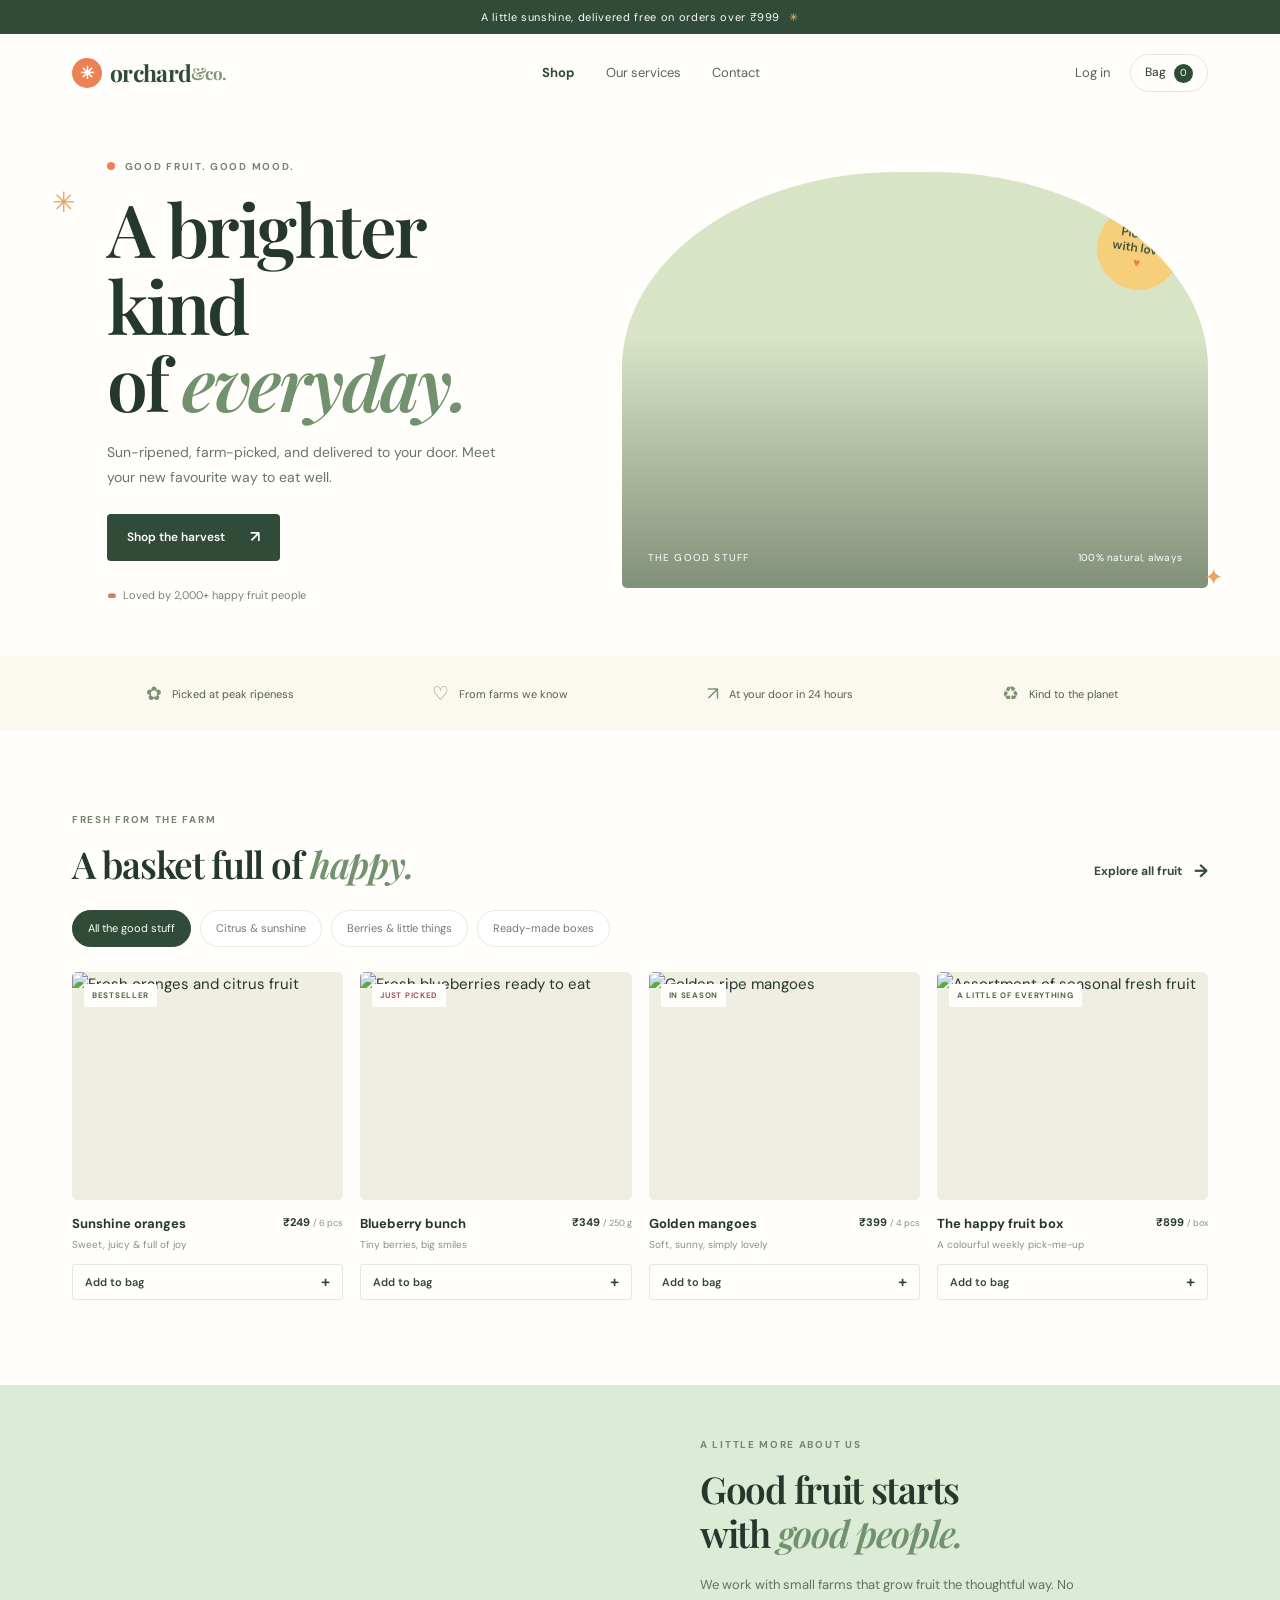
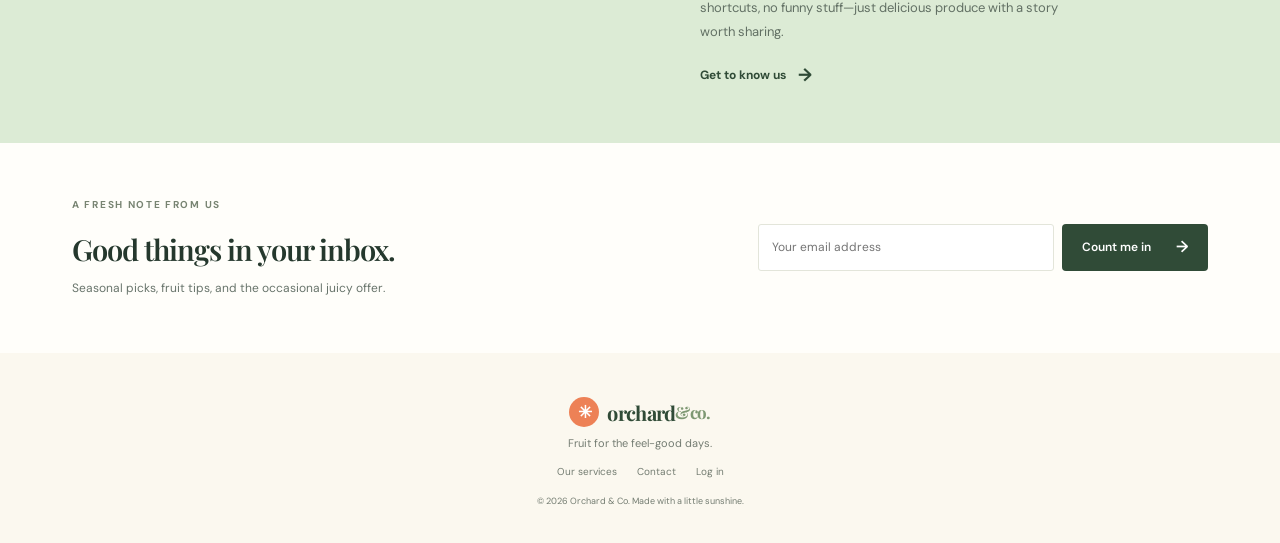
==== index.html @ f5339728 "Siddu sir market" ====
<!DOCTYPE html>
<html lang="en">
<head>
  <meta charset="UTF-8">
  <meta name="viewport" content="width=device-width, initial-scale=1.0">
  <meta name="description" content="Fresh-picked fruit, delivered with a little sunshine. Shop seasonal fruit boxes from Orchard & Co.">
  <title>Orchard & Co. — Fruit that feels good</title>
  <link rel="preconnect" href="https://fonts.googleapis.com">
  <link rel="preconnect" href="https://fonts.gstatic.com" crossorigin>
  <link href="https://fonts.googleapis.com/css2?family=DM+Sans:wght@400;500;600;700&family=Playfair+Display:wght@600;700&display=swap" rel="stylesheet">
  <link rel="stylesheet" href="styles.css">
  <script src="script.js" defer></script>
</head>
<body>
  <div class="announcement">A little sunshine, delivered free on orders over ₹999 <span aria-hidden="true">✳</span></div>
  <header class="site-header">
    <a class="brand" href="index.html" aria-label="Orchard and Co. home"><span class="brand-mark">✳</span> orchard<span>&co.</span></a>
    <button class="menu-toggle" type="button" aria-label="Open navigation" aria-expanded="false">☰</button>
    <nav class="main-nav" aria-label="Main navigation">
      <a class="active" href="index.html">Shop</a>
      <a href="services.html">Our services</a>
      <a href="contact.html">Contact</a>
    </nav>
    <div class="header-actions">
      <a class="login-link" href="login.html">Log in</a>
      <button class="cart-button" type="button" aria-label="Shopping bag, 0 items">Bag <span class="cart-count">0</span></button>
    </div>
  </header>

  <main>
    <section class="hero">
      <div class="hero-copy">
        <p class="eyebrow"><span></span> GOOD FRUIT. GOOD MOOD.</p>
        <h1>A brighter kind<br>of <em>everyday.</em></h1>
        <p class="hero-intro">Sun-ripened, farm-picked, and delivered to your door. Meet your new favourite way to eat well.</p>
        <a class="button button-dark" href="#shop">Shop the harvest <span aria-hidden="true">↗</span></a>
        <div class="hero-note"><span class="note-avatars">● ● ●</span> Loved by 2,000+ happy fruit people</div>
      </div>
      <div class="hero-image" role="img" aria-label="A colorful bowl of fresh seasonal fruit">
        <span class="image-sticker">Picked<br>with love <b>♥</b></span>
        <div class="hero-image-caption"><span>THE GOOD STUFF</span><span>100% natural, always</span></div>
      </div>
      <div class="hero-sparkle sparkle-one" aria-hidden="true">✳</div>
      <div class="hero-sparkle sparkle-two" aria-hidden="true">✦</div>
    </section>

    <section class="promise-strip" aria-label="Our promises">
      <div><span>✿</span><p>Picked at peak ripeness</p></div>
      <div><span>♡</span><p>From farms we know</p></div>
      <div><span>↗</span><p>At your door in 24 hours</p></div>
      <div><span>♻</span><p>Kind to the planet</p></div>
    </section>

    <section class="shop-section section-wrap" id="shop">
      <div class="section-heading">
        <div><p class="eyebrow">FRESH FROM THE FARM</p><h2>A basket full of <em>happy.</em></h2></div>
        <a class="text-link" href="#shop">Explore all fruit <span aria-hidden="true">→</span></a>
      </div>
      <div class="category-tabs" aria-label="Fruit categories">
        <button class="category-tab active" type="button" data-filter="all">All the good stuff</button>
        <button class="category-tab" type="button" data-filter="citrus">Citrus & sunshine</button>
        <button class="category-tab" type="button" data-filter="berries">Berries & little things</button>
        <button class="category-tab" type="button" data-filter="boxes">Ready-made boxes</button>
      </div>
      <div class="product-grid">
        <article class="product-card" data-category="citrus">
          <div class="product-photo product-orange"><span class="product-badge">BESTSELLER</span><img src="https://images.unsplash.com/photo-1547514701-42782101795e?auto=format&fit=crop&w=800&q=85" alt="Fresh oranges and citrus fruit"></div>
          <div class="product-info"><div><h3>Sunshine oranges</h3><p>Sweet, juicy & full of joy</p></div><span class="product-price">₹249 <small>/ 6 pcs</small></span></div>
          <button class="add-button" type="button" data-product="Sunshine oranges">Add to bag <span>+</span></button>
        </article>
        <article class="product-card" data-category="berries">
          <div class="product-photo product-berries"><span class="product-badge badge-pink">JUST PICKED</span><img src="https://images.unsplash.com/photo-1498557850523-fd3d118b962e?auto=format&fit=crop&w=800&q=85" alt="Fresh blueberries ready to eat"></div>
          <div class="product-info"><div><h3>Blueberry bunch</h3><p>Tiny berries, big smiles</p></div><span class="product-price">₹349 <small>/ 250 g</small></span></div>
          <button class="add-button" type="button" data-product="Blueberry bunch">Add to bag <span>+</span></button>
        </article>
        <article class="product-card" data-category="citrus">
          <div class="product-photo product-mango"><span class="product-badge badge-green">IN SEASON</span><img src="https://images.unsplash.com/photo-1553279768-865429fa0078?auto=format&fit=crop&w=800&q=85" alt="Golden ripe mangoes"></div>
          <div class="product-info"><div><h3>Golden mangoes</h3><p>Soft, sunny, simply lovely</p></div><span class="product-price">₹399 <small>/ 4 pcs</small></span></div>
          <button class="add-button" type="button" data-product="Golden mangoes">Add to bag <span>+</span></button>
        </article>
        <article class="product-card" data-category="boxes">
          <div class="product-photo product-box"><span class="product-badge badge-green">A LITTLE OF EVERYTHING</span><img src="https://images.unsplash.com/photo-1610832958506-aa56368176cf?auto=format&fit=crop&w=800&q=85" alt="Assortment of seasonal fresh fruit"></div>
          <div class="product-info"><div><h3>The happy fruit box</h3><p>A colourful weekly pick-me-up</p></div><span class="product-price">₹899 <small>/ box</small></span></div>
          <button class="add-button" type="button" data-product="The happy fruit box">Add to bag <span>+</span></button>
        </article>
      </div>
    </section>

    <section class="story-band">
      <div class="story-photo" role="img" aria-label="Fruit being harvested at a sunny farm"></div>
      <div class="story-copy"><p class="eyebrow">A LITTLE MORE ABOUT US</p><h2>Good fruit starts<br>with <em>good people.</em></h2><p>We work with small farms that grow fruit the thoughtful way. No shortcuts, no funny stuff—just delicious produce with a story worth sharing.</p><a class="text-link" href="services.html">Get to know us <span aria-hidden="true">→</span></a></div>
    </section>

    <section class="newsletter section-wrap">
      <div><p class="eyebrow">A FRESH NOTE FROM US</p><h2>Good things in your inbox.</h2><p>Seasonal picks, fruit tips, and the occasional juicy offer.</p></div>
      <form class="newsletter-form"><label class="visually-hidden" for="newsletter-email">Your email address</label><input id="newsletter-email" type="email" placeholder="Your email address" required><button class="button button-dark" type="submit">Count me in <span>→</span></button></form>
      <p class="form-message" aria-live="polite"></p>
    </section>
  </main>

  <footer class="site-footer"><a class="brand footer-brand" href="index.html"><span class="brand-mark">✳</span> orchard<span>&co.</span></a><p>Fruit for the feel-good days.</p><div class="footer-links"><a href="services.html">Our services</a><a href="contact.html">Contact</a><a href="login.html">Log in</a></div><small>© 2026 Orchard & Co. Made with a little sunshine.</small></footer>
</body>
</html>
---- styles.css ----
:root {
  --ink: #25382d;
  --muted: #68746b;
  --green: #dcebd5;
  --deep-green: #304b37;
  --cream: #fbf8ef;
  --peach: #f7e3d3;
  --line: #e9e7dc;
  --accent: #f0784b;
  --heading: "Playfair Display", Georgia, serif;
  --body: "DM Sans", Arial, sans-serif;
}

* { box-sizing: border-box; }
html { scroll-behavior: smooth; }
body { margin: 0; color: var(--ink); background: #fffefa; font-family: var(--body); font-size: 15px; line-height: 1.65; }
a { color: inherit; text-decoration: none; }
button, input, textarea, select { font: inherit; }
button, a { -webkit-tap-highlight-color: transparent; }
.announcement { min-height: 34px; display: flex; justify-content: center; align-items: center; gap: 9px; background: var(--deep-green); color: white; font-size: 11px; letter-spacing: .06em; text-align: center; padding: 5px 16px; }
.announcement span { color: #f1c26b; }
.site-header { height: 78px; max-width: 1200px; margin: auto; padding: 0 32px; display: flex; align-items: center; justify-content: space-between; gap: 26px; background: #fffefa; }
.brand { display: inline-flex; align-items: center; color: var(--deep-green); font-family: var(--heading); font-size: 23px; font-weight: 700; letter-spacing: -.7px; white-space: nowrap; }
.brand > span:last-child { color: #7e9873; font-size: 17px; }
.brand-mark { display: inline-grid; place-items: center; width: 30px; height: 30px; margin-right: 8px; border-radius: 50%; color: white; background: #ed8156; font-family: var(--body); font-size: 17px; }
.main-nav, .header-actions { display: flex; align-items: center; gap: 31px; }
.main-nav a, .login-link { color: #58635a; font-size: 13px; transition: color .2s; }
.main-nav a:hover, .main-nav a.active, .login-link:hover, .login-link.active { color: var(--deep-green); font-weight: 700; }
.header-actions { gap: 20px; }
.cart-button { border: 1px solid var(--line); background: transparent; border-radius: 30px; padding: 8px 14px; color: var(--ink); font-size: 12px; cursor: pointer; }
.cart-count { display: inline-grid; place-items: center; width: 19px; height: 19px; margin-left: 5px; color: white; background: var(--deep-green); border-radius: 50%; font-size: 10px; }
.menu-toggle { display: none; border: 0; background: none; color: var(--deep-green); font-size: 22px; }
.hero { max-width: 1200px; min-height: 520px; margin: auto; padding: 43px 32px 52px; display: grid; grid-template-columns: .92fr 1.08fr; align-items: center; gap: 50px; position: relative; }
.hero-copy { padding: 4px 0 0 35px; }
.eyebrow { margin: 0 0 13px; color: #788472; font-size: 10px; font-weight: 700; letter-spacing: .17em; }
.eyebrow > span { display: inline-block; width: 8px; height: 8px; margin-right: 6px; background: #ee8058; border-radius: 50%; }
h1, h2, h3, p { margin-top: 0; }
h1, h2 { font-family: var(--heading); font-weight: 600; letter-spacing: -.035em; }
h1 { margin-bottom: 19px; font-size: clamp(46px, 6vw, 73px); line-height: 1.06; }
h1 em, h2 em { color: #72916e; font-weight: 600; }
.hero-intro { max-width: 390px; margin-bottom: 24px; color: var(--muted); font-size: 14px; line-height: 1.8; }
.button { min-height: 47px; display: inline-flex; align-items: center; justify-content: center; gap: 25px; border: 0; border-radius: 4px; padding: 0 20px; font-size: 12px; font-weight: 600; cursor: pointer; transition: transform .2s, background .2s; }
.button:hover { transform: translateY(-2px); }
.button-dark { color: white; background: var(--deep-green); }
.button-dark:hover { background: #223a29; }
.button span { font-size: 16px; }
.hero-note { margin-top: 25px; color: #788078; font-size: 11px; }
.note-avatars { color: #d87e57; margin-right: 7px; letter-spacing: -4px; }
.hero-image { min-height: 416px; position: relative; overflow: hidden; border-radius: 47% 47% 5px 5px; background: #d8e4c6 url("https://images.unsplash.com/photo-1490474418585-ba9bad8fd0ea?auto=format&fit=crop&w=1400&q=90") center 48% / cover no-repeat; }
.hero-image::after { content: ""; position: absolute; inset: 40% 0 0; background: linear-gradient(transparent, rgba(28, 42, 27, .45)); }
.image-sticker { position: absolute; z-index: 1; top: 35px; right: 28px; display: grid; place-content: center; width: 83px; height: 83px; border-radius: 50%; background: #f7cf7b; color: #40523c; font-size: 12px; font-weight: 600; line-height: 1.2; text-align: center; transform: rotate(8deg); }
.image-sticker b { color: #ee7953; }
.hero-image-caption { position: absolute; z-index: 1; right: 26px; bottom: 21px; left: 26px; display: flex; justify-content: space-between; color: white; font-size: 10px; letter-spacing: .12em; }
.hero-image-caption span:last-child { letter-spacing: .02em; }
.hero-sparkle { position: absolute; color: #eaa466; }
.sparkle-one { top: 68px; left: 12px; font-size: 28px; }
.sparkle-two { right: 17px; bottom: 59px; font-size: 23px; }
.promise-strip { display: grid; grid-template-columns: repeat(4, 1fr); padding: 22px max(32px, calc((100vw - 1120px) / 2)); background: var(--cream); }
.promise-strip > div { display: flex; align-items: center; justify-content: center; gap: 10px; }
.promise-strip span { color: #78936d; font-size: 19px; }
.promise-strip p { margin: 0; color: #526052; font-size: 11px; }
.section-wrap { max-width: 1200px; margin: auto; padding-right: 32px; padding-left: 32px; }
.shop-section { padding-top: 81px; padding-bottom: 85px; }
.section-heading { display: flex; align-items: end; justify-content: space-between; margin-bottom: 24px; }
.section-heading h2, .story-copy h2, .how-it-works h2 { margin-bottom: 0; font-size: 37px; line-height: 1.2; }
.text-link { display: inline-flex; gap: 12px; align-items: center; color: var(--deep-green); font-size: 12px; font-weight: 700; }
.text-link span { font-size: 18px; transition: transform .2s; }
.text-link:hover span { transform: translateX(4px); }
.category-tabs { display: flex; flex-wrap: wrap; gap: 9px; margin-bottom: 25px; }
.category-tab { border: 1px solid #e9e9df; border-radius: 30px; padding: 8px 15px; background: white; color: #72796f; font-size: 11px; cursor: pointer; }
.category-tab.active, .category-tab:hover { border-color: var(--deep-green); background: var(--deep-green); color: white; }
.product-grid { display: grid; grid-template-columns: repeat(4, 1fr); gap: 17px; }
.product-card { min-width: 0; }
.product-photo { height: 228px; position: relative; overflow: hidden; border-radius: 5px; background: #f0eee2; }
.product-photo img { display: block; width: 100%; height: 100%; object-fit: cover; transition: transform .45s; }
.product-card:hover .product-photo img { transform: scale(1.05); }
.product-badge { position: absolute; z-index: 1; top: 12px; left: 12px; border-radius: 2px; padding: 5px 8px; background: #fffefa; color: #4d6a47; font-size: 8px; font-weight: 700; letter-spacing: .09em; }
.badge-pink { color: #9b5961; }
.badge-green { color: #4d6a47; }
.product-info { display: flex; justify-content: space-between; gap: 8px; padding: 13px 0 11px; }
.product-info h3 { margin-bottom: 3px; font-size: 13px; font-weight: 700; }
.product-info p { margin: 0; color: #899087; font-size: 10px; }
.product-price { white-space: nowrap; font-size: 11px; font-weight: 700; }
.product-price small { color: #899087; font-size: 9px; font-weight: 400; }
.add-button { width: 100%; min-height: 36px; display: flex; justify-content: space-between; align-items: center; border: 1px solid #e6e8de; border-radius: 3px; padding: 0 12px; background: transparent; color: var(--deep-green); font-size: 11px; font-weight: 600; cursor: pointer; }
.add-button:hover { border-color: var(--deep-green); background: var(--deep-green); color: white; }
.add-button span { font-size: 16px; }
.product-card[hidden] { display: none; }
.story-band { display: grid; grid-template-columns: 1fr 1fr; min-height: 355px; background: var(--green); }
.story-photo { min-height: 355px; background: url("https://images.unsplash.com/photo-1500382017468-9049fed747ef?auto=format&fit=crop&w=1200&q=85") center / cover no-repeat; }
.story-copy { align-self: center; max-width: 500px; padding: 52px 60px; }
.story-copy h2 { margin-bottom: 17px; }
.story-copy > p:not(.eyebrow) { margin-bottom: 18px; color: #627064; font-size: 13px; line-height: 1.8; }
.newsletter { min-height: 210px; display: flex; align-items: center; justify-content: space-between; gap: 30px; position: relative; }
.newsletter h2 { margin-bottom: 5px; font-size: 29px; }
.newsletter > div > p:last-child { margin-bottom: 0; color: var(--muted); font-size: 12px; }
.newsletter-form { display: flex; width: min(450px, 48%); gap: 8px; }
.newsletter-form input, .contact-form input, .contact-form textarea, .contact-form select, .login-form input { min-width: 0; border: 1px solid #e3e5da; border-radius: 3px; padding: 12px 13px; outline: none; background: white; color: var(--ink); font-size: 12px; }
.newsletter-form input { flex: 1; }
input:focus, textarea:focus, select:focus { border-color: #78936d !important; box-shadow: 0 0 0 3px rgba(120, 147, 109, .12); }
.form-message { min-height: 20px; margin: 8px 0 0; color: var(--deep-green); font-size: 12px; }
.newsletter > .form-message { position: absolute; right: 33px; bottom: 21px; }
.site-footer { min-height: 190px; padding: 32px 24px 22px; display: flex; flex-direction: column; align-items: center; justify-content: center; background: var(--cream); text-align: center; }
.footer-brand { font-size: 20px; }
.site-footer > p { margin: 5px 0 12px; color: #747c72; font-size: 11px; }
.footer-links { display: flex; gap: 20px; margin-bottom: 14px; }
.footer-links a, .site-footer small { color: #737c71; font-size: 10px; }
.footer-links a:hover { color: var(--deep-green); }
.site-footer small { font-size: 9px; }

/* Interior pages */
.page-hero { min-height: 405px; padding: 78px 20px 68px; display: flex; flex-direction: column; align-items: center; justify-content: center; background: var(--cream); text-align: center; }
.page-hero h1, .contact-copy h1, .login-art h1 { font-size: clamp(46px, 6vw, 68px); }
.page-hero > p:not(.eyebrow) { max-width: 480px; margin: 0 auto 23px; color: var(--muted); font-size: 13px; }
.service-grid { display: grid; grid-template-columns: repeat(2, 1fr); gap: 17px; padding-top: 65px; padding-bottom: 75px; }
.service-card { min-height: 310px; padding: 28px 33px; border-radius: 4px; }
.service-card-green { background: #e4efdf; }
.service-card-peach { background: #f9e9de; }
.service-card-yellow { background: #f9f0d4; }
.service-card-lilac { background: #eee9f2; }
.service-icon { display: grid; place-items: center; width: 43px; height: 43px; margin-bottom: 19px; border-radius: 50%; background: rgba(255,255,255,.64); color: #64815e; font-size: 21px; }
.service-card .eyebrow { margin-bottom: 7px; }
.service-card h2 { margin-bottom: 10px; font-size: 29px; line-height: 1.15; }
.service-card > p:not(.eyebrow) { max-width: 440px; margin-bottom: 15px; color: #667064; font-size: 12px; line-height: 1.8; }
.how-it-works { padding: 65px 0 75px; background: var(--cream); text-align: center; }
.how-it-works h2 { margin-bottom: 38px; }
.steps { display: grid; grid-template-columns: repeat(3, 1fr); gap: 30px; text-align: left; }
.steps article { padding: 0 23px; }
.steps article > span { color: #e27f57; font-family: var(--heading); font-size: 29px; }
.steps h3 { margin: 11px 0 5px; font-size: 14px; }
.steps p { margin: 0; color: var(--muted); font-size: 12px; }
.cta-band { padding: 59px 20px 65px; text-align: center; }
.cta-band h2 { margin-bottom: 19px; font-size: 35px; }
.contact-layout { display: grid; grid-template-columns: .9fr 1.1fr; gap: 85px; padding-top: 72px; padding-bottom: 80px; }
.contact-copy { padding-top: 17px; }
.contact-copy h1 { margin-bottom: 17px; }
.contact-copy > p:not(.eyebrow) { max-width: 395px; margin-bottom: 30px; color: var(--muted); font-size: 13px; line-height: 1.8; }
.contact-detail { display: flex; gap: 14px; margin: 19px 0; }
.contact-detail > span { display: grid; place-items: center; width: 35px; height: 35px; border-radius: 50%; background: var(--green); color: var(--deep-green); }
.contact-detail b, .contact-detail a, .contact-detail p { display: block; margin: 0; font-size: 11px; }
.contact-detail a, .contact-detail p { color: var(--muted); }
.contact-form { padding: 30px; border: 1px solid #eeede5; border-radius: 5px; background: #fff; box-shadow: 0 12px 40px rgba(54, 67, 49, .05); }
.contact-form h2, .login-card h2 { margin-bottom: 4px; font-size: 27px; }
.contact-form > p:not(.form-message) { margin-bottom: 20px; color: var(--muted); font-size: 12px; }
.contact-form label, .login-form label { display: block; margin: 12px 0 5px; color: #46544a; font-size: 11px; font-weight: 700; }
.contact-form input, .contact-form textarea, .contact-form select { width: 100%; resize: vertical; }
.contact-form .button { margin-top: 15px; }
.contact-bottom { min-height: 112px; display: flex; justify-content: center; align-items: center; gap: 12px; background: var(--green); color: var(--deep-green); }
.contact-bottom span { color: #df8259; font-size: 23px; }
.contact-bottom p { margin: 0; font-family: var(--heading); font-size: 20px; }
.login-layout { max-width: 1050px; min-height: 610px; margin: auto; padding: 58px 32px; display: grid; grid-template-columns: 1fr 1fr; align-items: center; gap: 70px; }
.login-art { min-height: 435px; display: flex; flex-direction: column; justify-content: center; position: relative; overflow: hidden; border-radius: 5px; padding: 48px; background: var(--green); }
.login-art > div:first-child { position: relative; z-index: 1; }
.login-art h1 { margin-bottom: 14px; font-size: 54px; }
.login-art > div > p:last-child { max-width: 330px; color: #627064; font-size: 13px; }
.login-fruit { position: absolute; right: 20px; bottom: 17px; font-size: 40px; letter-spacing: 4px; transform: rotate(-9deg); }
.login-card { max-width: 420px; width: 100%; }
.login-card h2 { font-size: 26px; }
.login-subtitle { margin-bottom: 19px; color: var(--muted); font-size: 12px; }
.login-form input { width: 100%; }
.login-submit { width: 100%; justify-content: space-between; margin-top: 19px; }
.demo-credentials { margin-top: 18px; padding: 13px 15px; border: 1px dashed #d3d9c9; border-radius: 4px; background: #f9faf4; }
.demo-credentials b { font-size: 11px; }
.demo-credentials p { margin: 4px 0; color: #616b60; font-size: 11px; }
.demo-credentials code { color: var(--deep-green); font-family: var(--body); font-weight: 700; }
.demo-credentials small { display: block; margin-top: 8px; color: #858c82; font-size: 9px; line-height: 1.5; }
.login-help { margin-top: 15px; color: var(--muted); text-align: center; font-size: 11px; }
.login-help a { color: var(--deep-green); font-weight: 700; }
.visually-hidden { position: absolute; width: 1px; height: 1px; overflow: hidden; clip: rect(0,0,0,0); white-space: nowrap; clip-path: inset(50%); }

@media (max-width: 800px) {
  .site-header { height: 69px; padding: 0 22px; gap: 12px; }
  .menu-toggle { display: block; order: 3; cursor: pointer; }
  .main-nav { display: none; position: absolute; z-index: 5; top: 103px; right: 0; left: 0; padding: 17px 22px; background: #fffefa; box-shadow: 0 12px 18px rgba(0,0,0,.07); }
  .main-nav.is-open { display: flex; flex-direction: column; align-items: flex-start; gap: 13px; }
  .header-actions { margin-left: auto; gap: 13px; }
  .hero { min-height: 440px; gap: 20px; padding: 35px 22px; }
  .hero-copy { padding-left: 4px; }
  .hero-image { min-height: 350px; }
  .promise-strip { padding: 18px 12px; }
  .promise-strip > div { gap: 6px; }
  .promise-strip p { font-size: 9px; }
  .section-wrap { padding-right: 22px; padding-left: 22px; }
  .product-grid { grid-template-columns: repeat(2, 1fr); gap: 25px 16px; }
  .product-photo { height: 250px; }
  .contact-layout { gap: 38px; }
  .login-layout { gap: 32px; }
  .login-art { padding: 30px; }
}
@media (max-width: 560px) {
  .announcement { font-size: 9px; }
  .site-header { padding: 0 15px; }
  .brand { font-size: 19px; }
  .brand-mark { width: 26px; height: 26px; font-size: 14px; }
  .header-actions { gap: 10px; }
  .login-link { font-size: 11px; }
  .cart-button { padding: 6px 9px; font-size: 10px; }
  .hero { display: flex; flex-direction: column; align-items: stretch; padding: 37px 20px 30px; gap: 27px; }
  .hero-copy { padding: 0; }
  h1 { font-size: 51px; }
  .hero-intro { max-width: 340px; }
  .hero-image { min-height: 300px; border-radius: 44% 44% 4px 4px; }
  .sparkle-one { top: 24px; left: auto; right: 26px; }
  .sparkle-two { right: 7px; bottom: 22px; }
  .promise-strip { grid-template-columns: repeat(2, 1fr); gap: 13px 5px; padding: 17px 10px; }
  .promise-strip > div { justify-content: flex-start; padding-left: 10px; }
  .section-wrap { padding-right: 19px; padding-left: 19px; }
  .shop-section { padding-top: 56px; padding-bottom: 58px; }
  .section-heading { align-items: flex-start; gap: 12px; }
  .section-heading h2, .story-copy h2, .how-it-works h2 { font-size: 30px; }
  .section-heading .text-link { margin-top: 27px; white-space: nowrap; font-size: 10px; }
  .category-tabs { gap: 7px; }
  .category-tab { padding: 7px 10px; font-size: 9px; }
  .product-grid { gap: 22px 12px; }
  .product-photo { height: 185px; }
  .product-info { flex-direction: column; gap: 4px; }
  .product-info h3 { font-size: 12px; }
  .product-info p { font-size: 9px; }
  .product-badge { top: 8px; left: 8px; padding: 4px 6px; font-size: 7px; }
  .story-band { grid-template-columns: 1fr; }
  .story-photo { min-height: 235px; }
  .story-copy { padding: 40px 22px; }
  .newsletter { align-items: flex-start; flex-direction: column; gap: 17px; padding-top: 43px; padding-bottom: 53px; }
  .newsletter-form { width: 100%; }
  .newsletter > .form-message { right: auto; bottom: 22px; left: 20px; }
  .newsletter-form .button { padding: 0 13px; gap: 9px; }
  .page-hero { min-height: 350px; padding: 55px 19px; }
  .service-grid { grid-template-columns: 1fr; gap: 13px; padding-top: 35px; padding-bottom: 45px; }
  .service-card { min-height: 275px; padding: 25px; }
  .steps { grid-template-columns: 1fr; gap: 20px; }
  .steps article { padding: 0 12px; }
  .how-it-works { padding: 48px 0; }
  .contact-layout { grid-template-columns: 1fr; gap: 25px; padding-top: 45px; padding-bottom: 45px; }
  .contact-copy h1 { font-size: 50px; }
  .contact-form { padding: 22px 18px; }
  .login-layout { grid-template-columns: 1fr; gap: 29px; padding: 30px 19px 45px; }
  .login-art { min-height: 260px; padding: 27px; }
  .login-art h1 { font-size: 43px; }
  .login-fruit { font-size: 30px; }
  .login-card { margin: auto; }
}
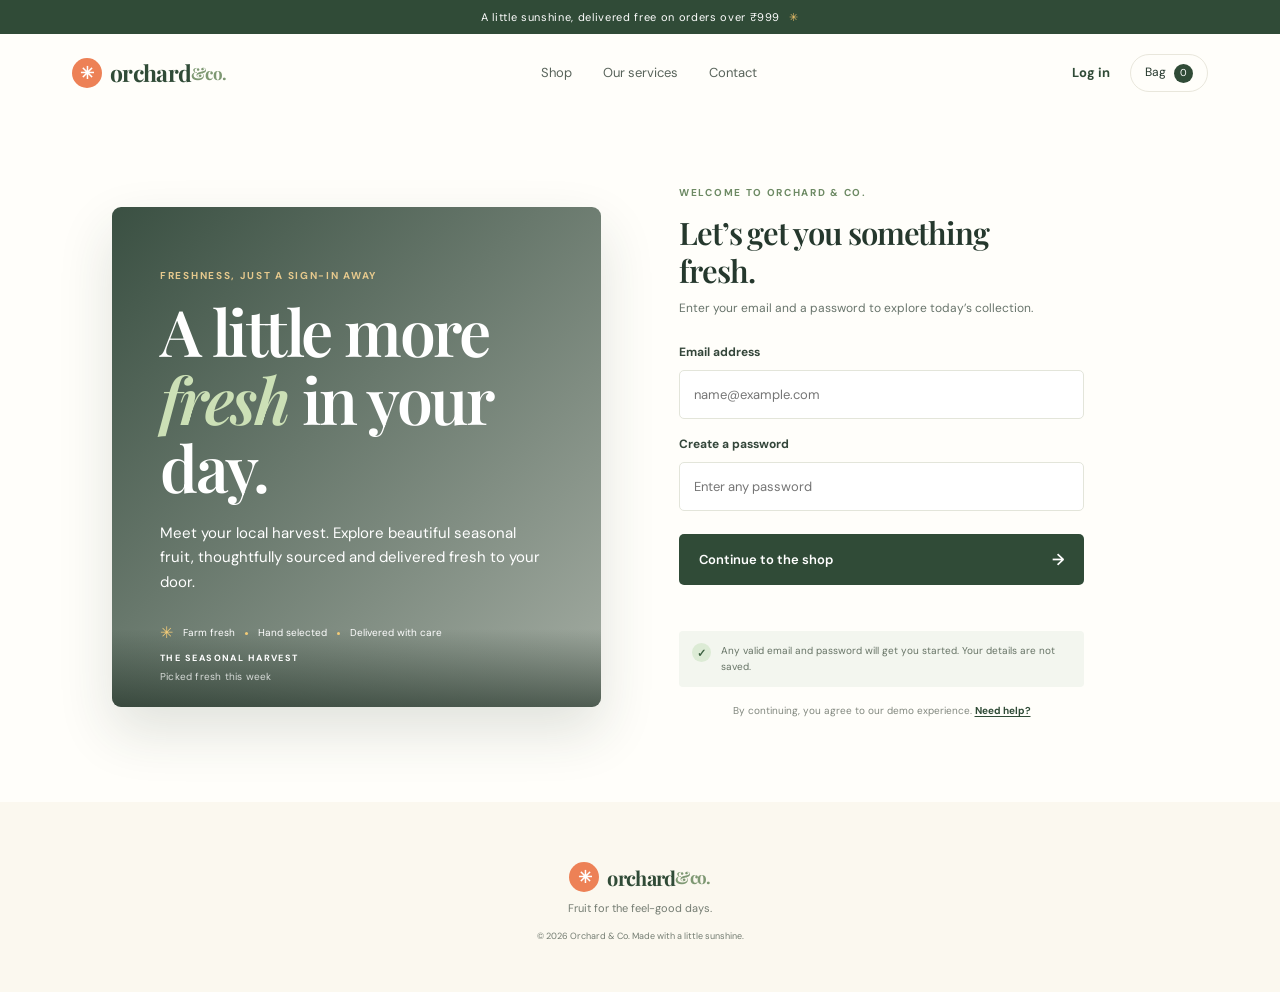
==== commit 5a63a97c: "Aravindhuuuuu" ====
--- a/index.html
+++ b/index.html
@@ -3,101 +3,12 @@
 <head>
   <meta charset="UTF-8">
   <meta name="viewport" content="width=device-width, initial-scale=1.0">
-  <meta name="description" content="Fresh-picked fruit, delivered with a little sunshine. Shop seasonal fruit boxes from Orchard & Co.">
-  <title>Orchard & Co. — Fruit that feels good</title>
-  <link rel="preconnect" href="https://fonts.googleapis.com">
-  <link rel="preconnect" href="https://fonts.gstatic.com" crossorigin>
-  <link href="https://fonts.googleapis.com/css2?family=DM+Sans:wght@400;500;600;700&family=Playfair+Display:wght@600;700&display=swap" rel="stylesheet">
-  <link rel="stylesheet" href="styles.css">
-  <script src="script.js" defer></script>
+  <meta name="description" content="Sign in to Orchard & Co. and discover fresh fruit from the farm.">
+  <meta http-equiv="refresh" content="0; url=login.html">
+  <title>Welcome — Orchard & Co.</title>
+  <script>window.location.replace("login.html");</script>
 </head>
 <body>
-  <div class="announcement">A little sunshine, delivered free on orders over ₹999 <span aria-hidden="true">✳</span></div>
-  <header class="site-header">
-    <a class="brand" href="index.html" aria-label="Orchard and Co. home"><span class="brand-mark">✳</span> orchard<span>&co.</span></a>
-    <button class="menu-toggle" type="button" aria-label="Open navigation" aria-expanded="false">☰</button>
-    <nav class="main-nav" aria-label="Main navigation">
-      <a class="active" href="index.html">Shop</a>
-      <a href="services.html">Our services</a>
-      <a href="contact.html">Contact</a>
-    </nav>
-    <div class="header-actions">
-      <a class="login-link" href="login.html">Log in</a>
-      <button class="cart-button" type="button" aria-label="Shopping bag, 0 items">Bag <span class="cart-count">0</span></button>
-    </div>
-  </header>
-
-  <main>
-    <section class="hero">
-      <div class="hero-copy">
-        <p class="eyebrow"><span></span> GOOD FRUIT. GOOD MOOD.</p>
-        <h1>A brighter kind<br>of <em>everyday.</em></h1>
-        <p class="hero-intro">Sun-ripened, farm-picked, and delivered to your door. Meet your new favourite way to eat well.</p>
-        <a class="button button-dark" href="#shop">Shop the harvest <span aria-hidden="true">↗</span></a>
-        <div class="hero-note"><span class="note-avatars">● ● ●</span> Loved by 2,000+ happy fruit people</div>
-      </div>
-      <div class="hero-image" role="img" aria-label="A colorful bowl of fresh seasonal fruit">
-        <span class="image-sticker">Picked<br>with love <b>♥</b></span>
-        <div class="hero-image-caption"><span>THE GOOD STUFF</span><span>100% natural, always</span></div>
-      </div>
-      <div class="hero-sparkle sparkle-one" aria-hidden="true">✳</div>
-      <div class="hero-sparkle sparkle-two" aria-hidden="true">✦</div>
-    </section>
-
-    <section class="promise-strip" aria-label="Our promises">
-      <div><span>✿</span><p>Picked at peak ripeness</p></div>
-      <div><span>♡</span><p>From farms we know</p></div>
-      <div><span>↗</span><p>At your door in 24 hours</p></div>
-      <div><span>♻</span><p>Kind to the planet</p></div>
-    </section>
-
-    <section class="shop-section section-wrap" id="shop">
-      <div class="section-heading">
-        <div><p class="eyebrow">FRESH FROM THE FARM</p><h2>A basket full of <em>happy.</em></h2></div>
-        <a class="text-link" href="#shop">Explore all fruit <span aria-hidden="true">→</span></a>
-      </div>
-      <div class="category-tabs" aria-label="Fruit categories">
-        <button class="category-tab active" type="button" data-filter="all">All the good stuff</button>
-        <button class="category-tab" type="button" data-filter="citrus">Citrus & sunshine</button>
-        <button class="category-tab" type="button" data-filter="berries">Berries & little things</button>
-        <button class="category-tab" type="button" data-filter="boxes">Ready-made boxes</button>
-      </div>
-      <div class="product-grid">
-        <article class="product-card" data-category="citrus">
-          <div class="product-photo product-orange"><span class="product-badge">BESTSELLER</span><img src="https://images.unsplash.com/photo-1547514701-42782101795e?auto=format&fit=crop&w=800&q=85" alt="Fresh oranges and citrus fruit"></div>
-          <div class="product-info"><div><h3>Sunshine oranges</h3><p>Sweet, juicy & full of joy</p></div><span class="product-price">₹249 <small>/ 6 pcs</small></span></div>
-          <button class="add-button" type="button" data-product="Sunshine oranges">Add to bag <span>+</span></button>
-        </article>
-        <article class="product-card" data-category="berries">
-          <div class="product-photo product-berries"><span class="product-badge badge-pink">JUST PICKED</span><img src="https://images.unsplash.com/photo-1498557850523-fd3d118b962e?auto=format&fit=crop&w=800&q=85" alt="Fresh blueberries ready to eat"></div>
-          <div class="product-info"><div><h3>Blueberry bunch</h3><p>Tiny berries, big smiles</p></div><span class="product-price">₹349 <small>/ 250 g</small></span></div>
-          <button class="add-button" type="button" data-product="Blueberry bunch">Add to bag <span>+</span></button>
-        </article>
-        <article class="product-card" data-category="citrus">
-          <div class="product-photo product-mango"><span class="product-badge badge-green">IN SEASON</span><img src="https://images.unsplash.com/photo-1553279768-865429fa0078?auto=format&fit=crop&w=800&q=85" alt="Golden ripe mangoes"></div>
-          <div class="product-info"><div><h3>Golden mangoes</h3><p>Soft, sunny, simply lovely</p></div><span class="product-price">₹399 <small>/ 4 pcs</small></span></div>
-          <button class="add-button" type="button" data-product="Golden mangoes">Add to bag <span>+</span></button>
-        </article>
-        <article class="product-card" data-category="boxes">
-          <div class="product-photo product-box"><span class="product-badge badge-green">A LITTLE OF EVERYTHING</span><img src="https://images.unsplash.com/photo-1610832958506-aa56368176cf?auto=format&fit=crop&w=800&q=85" alt="Assortment of seasonal fresh fruit"></div>
-          <div class="product-info"><div><h3>The happy fruit box</h3><p>A colourful weekly pick-me-up</p></div><span class="product-price">₹899 <small>/ box</small></span></div>
-          <button class="add-button" type="button" data-product="The happy fruit box">Add to bag <span>+</span></button>
-        </article>
-      </div>
-    </section>
-
-    <section class="story-band">
-      <div class="story-photo" role="img" aria-label="Fruit being harvested at a sunny farm"></div>
-      <div class="story-copy"><p class="eyebrow">A LITTLE MORE ABOUT US</p><h2>Good fruit starts<br>with <em>good people.</em></h2><p>We work with small farms that grow fruit the thoughtful way. No shortcuts, no funny stuff—just delicious produce with a story worth sharing.</p><a class="text-link" href="services.html">Get to know us <span aria-hidden="true">→</span></a></div>
-    </section>
-
-    <section class="newsletter section-wrap">
-      <div><p class="eyebrow">A FRESH NOTE FROM US</p><h2>Good things in your inbox.</h2><p>Seasonal picks, fruit tips, and the occasional juicy offer.</p></div>
-      <form class="newsletter-form"><label class="visually-hidden" for="newsletter-email">Your email address</label><input id="newsletter-email" type="email" placeholder="Your email address" required><button class="button button-dark" type="submit">Count me in <span>→</span></button></form>
-      <p class="form-message" aria-live="polite"></p>
-    </section>
-  </main>
-
-  <footer class="site-footer"><a class="brand footer-brand" href="index.html"><span class="brand-mark">✳</span> orchard<span>&co.</span></a><p>Fruit for the feel-good days.</p><div class="footer-links"><a href="services.html">Our services</a><a href="contact.html">Contact</a><a href="login.html">Log in</a></div><small>© 2026 Orchard & Co. Made with a little sunshine.</small></footer>
+  <p>Taking you to sign in. If you are not redirected, <a href="login.html">open the login page</a>.</p>
 </body>
 </html>
